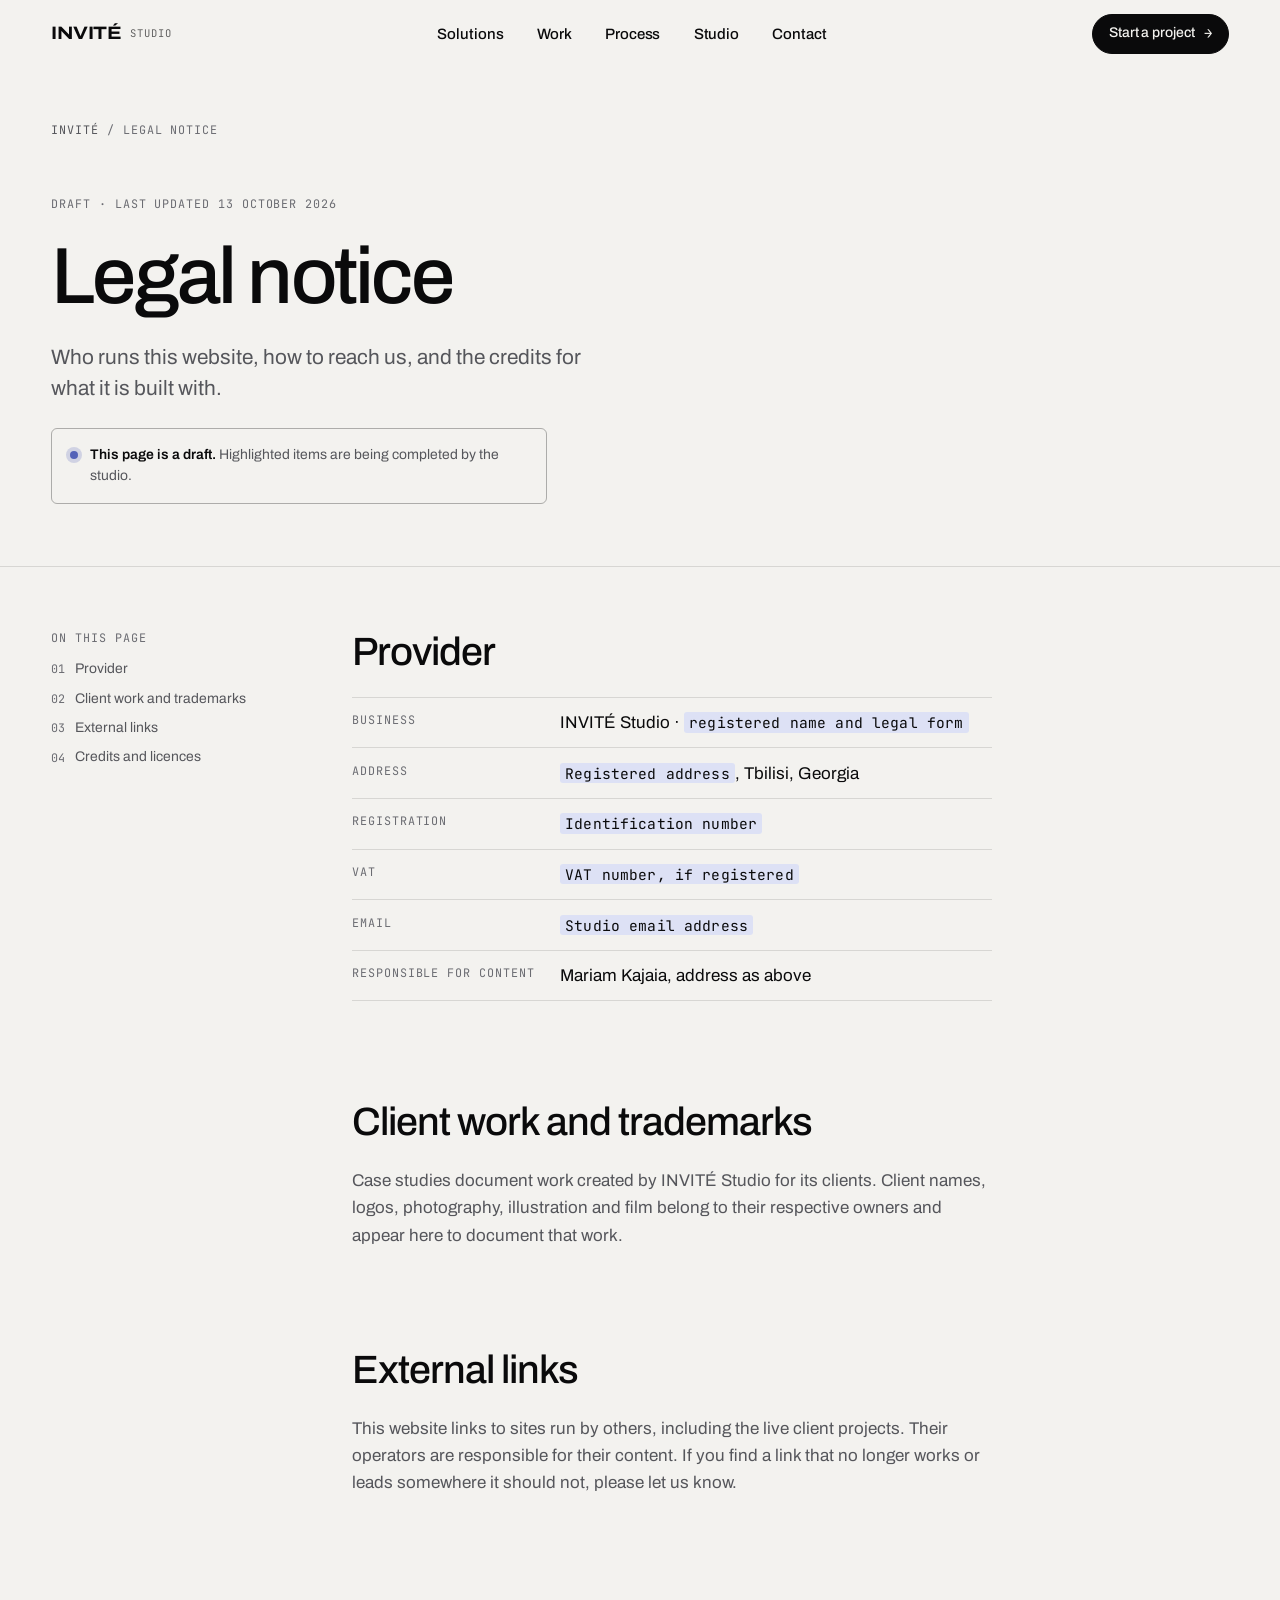
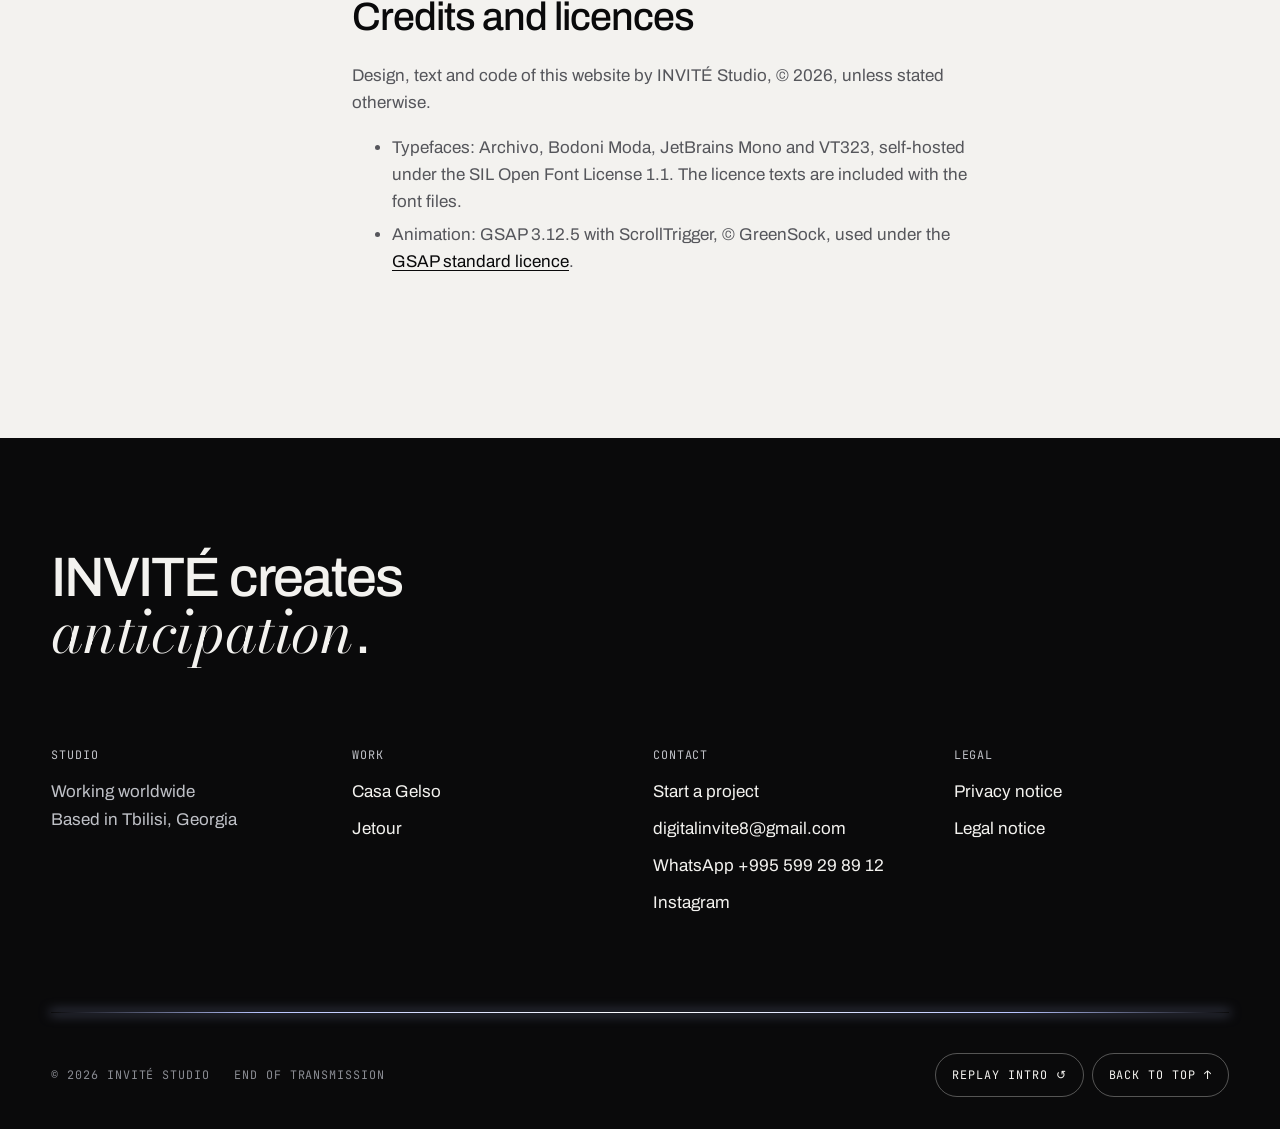
==== legal/index.html @ 02bcca6b "Replace old website with new INVITE version" ====
<!doctype html>
<html lang="en" class="no-js">
<head>
<meta charset="utf-8">
<meta name="viewport" content="width=device-width, initial-scale=1, viewport-fit=cover">
<title>Legal notice · INVITÉ Studio</title>
<meta name="description" content="Legal notice for the INVITÉ Studio website: provider details, client work and trademarks, credits and licences.">
<!-- Draft: remove this line once every highlighted item below is completed. -->
<meta name="robots" content="noindex">
<link rel="canonical" href="https://invitee.ge/legal/">
<meta name="theme-color" content="#F3F2EF">
<link rel="icon" href="../assets/icons/favicon.svg" type="image/svg+xml">
<link rel="icon" href="../assets/icons/favicon-32.png" sizes="32x32" type="image/png">
<link rel="apple-touch-icon" href="../assets/icons/apple-touch-icon.png">
<link rel="manifest" href="../site.webmanifest">
<link rel="preload" href="../assets/fonts/archivo-var.woff2" as="font" type="font/woff2" crossorigin>
<link rel="stylesheet" href="../css/fonts.css">
<link rel="stylesheet" href="../css/tokens.css">
<link rel="stylesheet" href="../css/base.css">
<link rel="stylesheet" href="../css/components.css">
<link rel="stylesheet" href="../css/legal.css">
<script>document.documentElement.className = document.documentElement.className.replace('no-js', 'js');</script>
<script type="module" src="../js/main.js"></script>
<script>
  /* Opened straight from a folder (file://)? Load the offline copy of the scripts and fonts. */
  if (location.protocol === 'file:') (function (d) {
    var l = d.createElement('link'); l.rel = 'stylesheet'; l.href = '../css/fonts-offline.css'; d.head.appendChild(l);
    var s = d.createElement('script'); s.src = '../js/offline.js'; d.head.appendChild(s);
  })(document);
</script>
</head>
<body data-page="legal">
<a class="skip-link" href="#main">Skip to content</a>

<!-- ═══ Header (shared markup: keep in sync with index.html) ═══ -->
<header class="site-header" data-header>
  <div class="site-header__inner container">
    <a class="wordmark" href="../" aria-label="INVITÉ Studio, home">INVITÉ<span class="wordmark__studio" aria-hidden="true">Studio</span></a>
    <nav class="primary-nav" aria-label="Primary">
      <ul>
        <li><a href="../#solutions">Solutions</a></li>
        <li><a href="../#work">Work</a></li>
        <li><a href="../#process">Process</a></li>
        <li><a href="../#studio">Studio</a></li>
        <li><a href="../#contact">Contact</a></li>
      </ul>
    </nav>
    <div class="site-header__actions">
      <a class="btn btn--primary btn--sm btn--start" href="../#contact">Start a project <span class="arr" aria-hidden="true">→</span></a>
      <button class="menu-toggle" type="button" aria-haspopup="dialog" aria-controls="menu" aria-expanded="false" data-menu-open>Menu</button>
    </div>
  </div>
</header>

<dialog class="menu" id="menu" aria-label="Menu">
  <div class="menu__top">
    <span class="wordmark" aria-hidden="true">INVITÉ</span>
    <button class="menu__close" type="button" data-menu-close>Close</button>
  </div>
  <nav class="menu__nav" aria-label="Menu">
    <ol>
      <li><a href="../#solutions" data-menu-link>Solutions</a></li>
      <li><a href="../#work" data-menu-link>Work</a></li>
      <li><a href="../#process" data-menu-link>Process</a></li>
      <li><a href="../#studio" data-menu-link>Studio</a></li>
      <li><a href="../#contact" data-menu-link>Contact</a></li>
    </ol>
  </nav>
  <div class="menu__foot">
    <a class="btn btn--primary" href="../#contact" data-menu-link>Start a project <span class="arr" aria-hidden="true">→</span></a>
    <div class="menu__row">
      <a href="../privacy/" data-menu-link>Privacy notice</a>
      <a href="../?intro=full">Replay intro ↺</a>
    </div>
  </div>
</dialog>

<main id="main" tabindex="-1">
  <header class="legal-hero container" id="top">
    <nav class="crumbs label" aria-label="Breadcrumb">
      <a href="../">INVITÉ</a><span aria-hidden="true">/</span><span aria-current="page">Legal notice</span>
    </nav>
    <p class="label">Draft · last updated 13 October 2026</p>
    <h1 class="display">Legal notice</h1>
    <p class="lead">Who runs this website, how to reach us, and the credits for what it is built with.</p>
    <p class="notice legal-draft"><span><strong>This page is a draft.</strong> Highlighted items are being completed by the studio.</span></p>
  </header>

  <div class="container legal-body">
    <nav class="legal-toc" aria-label="On this page">
      <p class="label">On this page</p>
      <ol>
        <li><a href="#provider">Provider</a></li>
        <li><a href="#client-work">Client work and trademarks</a></li>
        <li><a href="#links">External links</a></li>
        <li><a href="#credits">Credits and licences</a></li>
      </ol>
    </nav>

    <article class="prose">
      <h2 id="provider">Provider</h2>
      <dl class="legal-dl">
        <div><dt>Business</dt><dd>INVITÉ Studio · <mark class="todo">registered name and legal form</mark></dd></div>
        <div><dt>Address</dt><dd><mark class="todo">Registered address</mark>, Tbilisi, Georgia</dd></div>
        <div><dt>Registration</dt><dd><mark class="todo">Identification number</mark></dd></div>
        <div><dt>VAT</dt><dd><mark class="todo">VAT number, if registered</mark></dd></div>
        <div><dt>Email</dt><dd><mark class="todo">Studio email address</mark></dd></div>
        <div><dt>Responsible for content</dt><dd>Mariam Kajaia, address as above</dd></div>
      </dl>

      <h2 id="client-work">Client work and trademarks</h2>
      <p>Case studies document work created by INVITÉ Studio for its clients. Client names, logos, photography, illustration and film belong to their respective owners and appear here to document that work.</p>

      <h2 id="links">External links</h2>
      <p>This website links to sites run by others, including the live client projects. Their operators are responsible for their content. If you find a link that no longer works or leads somewhere it should not, please let us know.</p>

      <h2 id="credits">Credits and licences</h2>
      <p>Design, text and code of this website by INVITÉ Studio, © 2026, unless stated otherwise.</p>
      <ul>
        <li>Typefaces: Archivo, Bodoni Moda, JetBrains Mono and VT323, self-hosted under the SIL Open Font License 1.1. The licence texts are included with the font files.</li>
        <li>Animation: GSAP 3.12.5 with ScrollTrigger, © GreenSock, used under the <a href="https://gsap.com/standard-license" rel="noopener">GSAP standard licence</a>.</li>
      </ul>
    </article>
  </div>
</main>

<!-- ═══ Footer (shared markup: keep in sync with index.html) ═══ -->
<footer class="site-footer theme-dark" aria-labelledby="footer-title">
  <div class="container">
    <h2 class="display footer__statement" id="footer-title">INVITÉ creates <em>anticipation</em>.</h2>
    <div class="footer__cols">
      <div class="footer__col"><p class="label">Studio</p><p>Working worldwide<br>Based in Tbilisi, Georgia</p></div>
      <div class="footer__col"><p class="label">Work</p><a href="../work/casa-gelso/">Casa Gelso</a><a href="../work/jetour/">Jetour</a></div>
      <div class="footer__col" data-footer-contact><p class="label">Contact</p><a href="../#contact">Start a project</a></div>
      <div class="footer__col"><p class="label">Legal</p><a href="../privacy/">Privacy notice</a><a href="../legal/" aria-current="page">Legal notice</a></div>
    </div>
    <div class="footer__end">
      <span class="signal-line" aria-hidden="true" data-footer-line></span>
      <div class="footer__meta label"><span>© 2026 INVITÉ Studio</span><span>End of transmission</span></div>
      <div class="footer__tools">
        <a href="../?intro=full">Replay intro <span aria-hidden="true">↺</span></a>
        <a href="#top">Back to top <span aria-hidden="true">↑</span></a>
      </div>
    </div>
  </div>
</footer>
</body>
</html>
---- css/fonts.css ----
/* Self-hosted, subset (Latin) variable fonts. No requests to third-party font services.
   Licences: assets/fonts/OFL-*.txt (SIL Open Font License 1.1). */

@font-face {
  font-family: "Archivo";
  src: url("../assets/fonts/archivo-var.woff2") format("woff2-variations"),
       url("../assets/fonts/archivo-var.woff2") format("woff2");
  font-weight: 300 800;
  font-stretch: 75% 125%;
  font-style: normal;
  font-display: swap;
}

@font-face {
  font-family: "Bodoni Moda";
  src: url("../assets/fonts/bodoni-moda-italic-var.woff2") format("woff2-variations"),
       url("../assets/fonts/bodoni-moda-italic-var.woff2") format("woff2");
  font-weight: 400 600;
  font-style: italic;
  font-display: swap;
}

@font-face {
  font-family: "JetBrains Mono";
  src: url("../assets/fonts/jetbrains-mono-var.woff2") format("woff2-variations"),
       url("../assets/fonts/jetbrains-mono-var.woff2") format("woff2");
  font-weight: 400 500;
  font-style: normal;
  font-display: swap;
}

/* VT323 is reserved for the CRT. It is drawn into canvases, so it is loaded on demand by
   js/core/fonts.js rather than blocking text rendering. */
@font-face {
  font-family: "VT323";
  src: url("../assets/fonts/vt323.woff2") format("woff2");
  font-weight: 400;
  font-style: normal;
  font-display: block;
}
---- css/tokens.css ----
/* ==========================================================================
   INVITÉ Studio — design tokens
   One committed look: a calm porcelain gallery with dark "signal" rooms.
   The site deliberately does not follow the OS dark mode; dark sections are
   part of the composition, not a theme.
   ========================================================================== */

:root {
  /* — Palette — */
  --porcelain: #F3F2EF;
  --porcelain-2: #E9E8E4;
  --porcelain-3: #DCDAD5;
  --ink: #0A0A0B;
  --ink-2: #141416;
  --ink-3: #1E1E21;
  --silver: #BFC1C7;
  --graphite: #55565B;        /* text on porcelain only (6.5:1). Never text on ink (2.7:1). */
  --mist: #8A8C93;            /* quiet text on ink (5.9:1) */
  --stone: #6B6C72;           /* quiet text on porcelain (4.7:1) */
  --signal: #B8C4FF;          /* the one accent: signal lines, focus on dark, active states */
  --signal-deep: #5462B8;     /* accent as text on porcelain only (4.9:1) */
  --danger: #B3261E;
  --danger-on-dark: #FFB4A8;
  --ok: #2E6B4E;
  --ok-on-dark: #9FE0BC;

  /* — Semantic (light surface by default; .theme-dark swaps them) — */
  --bg: var(--porcelain);
  --bg-raised: var(--porcelain-2);
  --fg: var(--ink);
  --fg-muted: var(--graphite);
  --fg-subtle: var(--stone);
  --rule: rgba(10, 10, 11, .12);
  --rule-strong: rgba(10, 10, 11, .3);
  --accent: var(--signal-deep);
  --focus: var(--signal-deep);
  --danger-fg: var(--danger);
  --ok-fg: var(--ok);

  /* — Type families — */
  --font-sans: "Archivo", ui-sans-serif, system-ui, -apple-system, "Segoe UI", Roboto, "Helvetica Neue", Arial, sans-serif;
  --font-serif: "Bodoni Moda", "Didot", "Bodoni 72", "Times New Roman", serif;
  --font-mono: "JetBrains Mono", ui-monospace, "SFMono-Regular", Menlo, Consolas, monospace;
  --font-crt: "VT323", ui-monospace, monospace;

  /* — Type scale (fluid, 360px → 1440px) — */
  --step--2: clamp(.6875rem, .67rem + .08vw, .75rem);     /* mono labels */
  --step--1: clamp(.8125rem, .79rem + .1vw, .875rem);     /* small */
  --step-0: clamp(1rem, .97rem + .15vw, 1.0625rem);       /* body */
  --step-1: clamp(1.125rem, 1.06rem + .3vw, 1.3125rem);   /* lead */
  --step-2: clamp(1.375rem, 1.23rem + .65vw, 1.8125rem);  /* card titles */
  --step-3: clamp(1.75rem, 1.47rem + 1.25vw, 2.625rem);   /* sub-sections */
  --step-4: clamp(2.125rem, 1.6rem + 2.35vw, 3.875rem);   /* section titles */
  --step-5: clamp(2.625rem, 1.7rem + 4.1vw, 5.5rem);      /* hero, case titles */

  --lh-display: 1.02;
  --lh-heading: 1.1;
  --lh-snug: 1.3;
  --lh-body: 1.6;

  --measure: 64ch;
  --measure-lead: 44ch;
  --measure-narrow: 34ch;

  /* — Space — */
  --space-3xs: .25rem;
  --space-2xs: .5rem;
  --space-xs: .75rem;
  --space-s: 1rem;
  --space-m: 1.5rem;
  --space-l: 2rem;
  --space-xl: 3rem;
  --space-2xl: 4rem;
  --space-3xl: 6rem;
  --space-4xl: 8rem;
  --section-y: clamp(5rem, 3.5rem + 7vw, 10.5rem);
  --gutter: clamp(16px, 4vw, 56px);
  --grid-gap: clamp(16px, 2vw, 32px);
  --container: 1520px;
  --header-h: 68px;

  /* — Motion: three levels — */
  --dur-micro: 160ms;        /* hover, press, toggles */
  --dur-ui: 320ms;           /* menus, tabs, form feedback */
  --dur-narrative: 820ms;    /* section and project reveals */
  --dur-signature: 1400ms;   /* intro, project signal reveal */
  --ease-out: cubic-bezier(.16, 1, .3, 1);
  --ease-in-out: cubic-bezier(.65, 0, .35, 1);
  --ease-in: cubic-bezier(.7, 0, .84, 0);

  /* — Shape — */
  --radius-pill: 999px;
  --radius-s: 6px;
  --hairline: 1px;

  color-scheme: light;
}

/* Dark "signal room" surfaces: Creative Solutions, contact, footer, JETOUR. */
.theme-dark {
  --bg: var(--ink);
  --bg-raised: var(--ink-2);
  --fg: var(--porcelain);
  --fg-muted: var(--silver);
  --fg-subtle: var(--mist);
  --rule: rgba(243, 242, 239, .14);
  --rule-strong: rgba(243, 242, 239, .32);
  --accent: var(--signal);
  --focus: var(--signal);
  --danger-fg: var(--danger-on-dark);
  --ok-fg: var(--ok-on-dark);
  color-scheme: dark;
  background-color: var(--bg);
  color: var(--fg);
}

@media (prefers-reduced-motion: reduce) {
  :root {
    --dur-micro: 1ms;
    --dur-ui: 1ms;
    --dur-narrative: 1ms;
    --dur-signature: 1ms;
  }
}
---- css/base.css ----
/* ==========================================================================
   Base: reset, typography, layout primitives, buttons, utilities
   ========================================================================== */

*, *::before, *::after { box-sizing: border-box; }
html { -webkit-text-size-adjust: 100%; text-size-adjust: 100%; scroll-padding-top: calc(var(--header-h) + 16px); }
@media (prefers-reduced-motion: no-preference) { html { scroll-behavior: smooth; } }
body {
  margin: 0;
  background: var(--bg);
  color: var(--fg);
  font-family: var(--font-sans);
  font-size: var(--step-0);
  line-height: var(--lh-body);
  font-weight: 400;
  font-stretch: 100%;
  font-kerning: normal;
  -webkit-font-smoothing: antialiased;
  -moz-osx-font-smoothing: grayscale;
  overflow-x: clip;
}
img, svg, video, canvas, picture { display: block; max-width: 100%; }
img { height: auto; }
button, input, select, textarea { font: inherit; color: inherit; }
button { cursor: pointer; }
a { color: inherit; text-underline-offset: .18em; text-decoration-thickness: 1px; }
h1, h2, h3, h4, p, ul, ol, dl, dd, figure, blockquote { margin: 0; }
ul[role="list"], ol[role="list"] { list-style: none; padding: 0; }
[hidden] { display: none !important; }
::selection { background: var(--signal); color: var(--ink); }

:focus-visible { outline: 2px solid var(--focus); outline-offset: 3px; border-radius: 2px; }
:focus:not(:focus-visible) { outline: none; }
[tabindex="-1"]:focus { outline: none; }

/* — Accessibility helpers — */
.sr-only {
  position: absolute !important; width: 1px; height: 1px; padding: 0; margin: -1px;
  overflow: hidden; clip: rect(0 0 0 0); white-space: nowrap; border: 0;
}
.skip-link {
  position: fixed; left: var(--gutter); top: 10px; z-index: 1000;
  transform: translateY(-160%);
  background: var(--ink); color: var(--porcelain);
  padding: .75rem 1rem; border-radius: var(--radius-s); text-decoration: none; font-weight: 500;
  transition: transform var(--dur-ui) var(--ease-out);
}
.skip-link:focus { transform: translateY(env(safe-area-inset-top, 0px)); }

/* — Layout — */
.container { width: 100%; max-width: var(--container); margin-inline: auto; padding-inline: var(--gutter); }
.grid { display: grid; grid-template-columns: repeat(12, minmax(0, 1fr)); column-gap: var(--grid-gap); }
.section { padding-block: var(--section-y); position: relative; }
.section + .section { border-top: var(--hairline) solid var(--rule); }
/* Two content sections in a row: the divider runs along the content, not the padding, so it lines up at every window width. */
.section.container + .section.container { border-top: 0; background-image: linear-gradient(var(--rule), var(--rule)); background-repeat: no-repeat; background-position: 50% 0; background-size: calc(100% - 2 * var(--gutter)) var(--hairline); }
.theme-dark + .theme-dark { border-top: var(--hairline) solid var(--rule); }

/* — Typography — */
.display {
  font-family: var(--font-sans);
  font-weight: 500;
  font-stretch: 100%;
  letter-spacing: -.035em;
  line-height: var(--lh-display);
  text-wrap: balance;
}
.display em, .serif-em, h1 em, h2 em, h3 em {
  font-family: var(--font-serif);
  font-style: italic;
  font-weight: 400;
  letter-spacing: -.01em;
  font-size: 1.06em;
  line-height: 0;              /* keeps the larger italic from opening the line box */
  padding-right: .04em;
}
/* Bodoni Moda's optical size follows the font size by default, and at display sizes its hairlines all but
   vanish ("attract" reads as "allract"). A fixed, lower optical size keeps the crossbars and the serifs. */
.display em, .serif-em, h1 em, h2 em, h3 em, .setup--serif { font-variation-settings: "opsz" 20; }
.title-xl { font-size: var(--step-5); }
.title-l { font-size: var(--step-4); }
.title-m { font-size: var(--step-3); line-height: var(--lh-heading); }
.title-s { font-size: var(--step-2); line-height: var(--lh-heading); letter-spacing: -.02em; font-weight: 500; }
.lead { font-size: var(--step-1); line-height: 1.5; color: var(--fg-muted); max-width: var(--measure-lead); text-wrap: pretty; }
.body { max-width: var(--measure); color: var(--fg-muted); text-wrap: pretty; }
.body p + p { margin-top: 1em; }

/* Section identifiers and small metadata: JetBrains Mono only */
.label {
  font-family: var(--font-mono);
  font-size: var(--step--2);
  font-weight: 400;
  letter-spacing: .08em;
  text-transform: uppercase;
  line-height: 1.4;
  color: var(--fg-subtle);
}
.label--accent { color: var(--accent); }
.section-id { display: inline-flex; gap: .6em; align-items: baseline; }
.section-id__num { color: var(--accent); }

.arr { font-family: var(--font-mono); font-weight: 400; display: inline-block; transition: transform var(--dur-ui) var(--ease-out); }

/* — Section header pattern (asymmetric: id on the left rail, title across) — */
.section-head {
  display: grid;
  grid-template-columns: repeat(12, minmax(0, 1fr));
  column-gap: var(--grid-gap);
  row-gap: var(--space-m);
  align-items: end;
  margin-bottom: clamp(2.5rem, 1.5rem + 4vw, 5rem);
}
.section-head .section-id { grid-column: 1 / span 3; align-self: start; padding-top: .55em; }
.section-head .section-head__title { grid-column: 4 / span 8; }
.section-head .section-head__aside { grid-column: 4 / span 6; }
@media (max-width: 53.75em) {
  .section-head .section-id,
  .section-head .section-head__title,
  .section-head .section-head__aside { grid-column: 1 / -1; }
}

/* — Buttons — */
.btn {
  --btn-bg: transparent; --btn-fg: var(--fg); --btn-border: var(--rule-strong);
  display: inline-flex; align-items: center; justify-content: center; gap: .65em;
  min-height: 48px; padding: 0 1.35rem;
  border-radius: var(--radius-pill);
  border: 1px solid var(--btn-border);
  background: var(--btn-bg); color: var(--btn-fg);
  font-family: var(--font-sans); font-size: .95rem; font-weight: 500; letter-spacing: -.005em;
  text-decoration: none; white-space: nowrap;
  transition: background-color var(--dur-micro) ease, color var(--dur-micro) ease, border-color var(--dur-micro) ease, transform var(--dur-micro) ease;
}
.btn:hover .arr { transform: translateX(3px); }
.btn:hover .arr--up { transform: translate(2px, -2px); }
.btn:active { transform: translateY(1px); }
.btn--primary { --btn-bg: var(--ink); --btn-fg: var(--porcelain); --btn-border: var(--ink); }
.btn--primary:hover { --btn-bg: var(--ink-3); }
.theme-dark .btn--primary { --btn-bg: var(--porcelain); --btn-fg: var(--ink); --btn-border: var(--porcelain); }
.theme-dark .btn--primary:hover { --btn-bg: var(--signal); --btn-border: var(--signal); }
.btn--ghost:hover { --btn-border: var(--fg); }
.btn--sm { min-height: 40px; padding: 0 1rem; font-size: .875rem; }
.btn--text {
  min-height: 48px; padding: 0; border: 0; border-radius: 0;
  background: none; position: relative;
}
.btn--text::after {
  content: ""; position: absolute; left: 0; right: 1.4em; bottom: 12px; height: 1px; background: currentColor;
  transform-origin: left; transition: transform var(--dur-ui) var(--ease-out);
}
.btn--text:hover::after { transform: scaleX(.35); }
.btn[disabled], .btn[aria-disabled="true"] { opacity: .55; cursor: not-allowed; }

/* Inline links in running text */
.link { text-decoration: underline; text-decoration-color: color-mix(in srgb, currentColor 40%, transparent); }
.link:hover { text-decoration-color: currentColor; }

/* — Tags & chains — */
.tag-list { display: flex; flex-wrap: wrap; gap: .4rem .9rem; }
.tag-list li::after { content: "·"; content: "·" / ""; margin-left: .9rem; color: var(--fg-subtle); }
.tag-list li:last-child::after { content: none; }

.chain { display: flex; flex-wrap: wrap; align-items: center; gap: .35rem; list-style: none; padding: 0; }
.chain li { display: inline-flex; align-items: center; gap: .35rem; }
.chain li + li::before { content: "→"; content: "→" / ""; font-family: var(--font-mono); color: var(--fg-subtle); }
.chain span { border: 1px solid var(--rule-strong); border-radius: var(--radius-pill); padding: .3rem .7rem; font-size: var(--step--1); white-space: nowrap; }

/* — Prose (legal, case study long text) — */
.prose { max-width: var(--measure); color: var(--fg-muted); }
.prose h2 { font-size: var(--step-3); color: var(--fg); letter-spacing: -.025em; font-weight: 500; line-height: var(--lh-heading); margin: 2.5em 0 .6em; }
.prose h3 { font-size: var(--step-1); color: var(--fg); font-weight: 600; margin: 2em 0 .5em; }
.prose p, .prose ul, .prose ol { margin: 0 0 1em; }
.prose li + li { margin-top: .35em; }
.prose a { color: var(--fg); }
.prose strong { color: var(--fg); font-weight: 600; }

/* — Media frames — */
.frame { position: relative; overflow: hidden; background: var(--bg-raised); }
.frame img { width: 100%; height: 100%; object-fit: cover; }

/* — Utilities — */
.nowrap { white-space: nowrap; }
.mt-l { margin-top: var(--space-l); }
.mt-xl { margin-top: var(--space-xl); }
---- css/components.css ----
/* ==========================================================================
   Shared components: header, menu, sound toggle, signal reveal, forms,
   chips, tabs, dialogs, footer
   ========================================================================== */

/* ── Header ─────────────────────────────────────────────────────────────── */
.site-header {
  position: fixed; inset: 0 0 auto 0; z-index: 50;
  padding-top: env(safe-area-inset-top, 0px);
  color: var(--ink);
  transition: transform var(--dur-ui) var(--ease-out), background-color var(--dur-ui) ease, color var(--dur-ui) ease;
}
.site-header__inner {
  height: var(--header-h);
  display: flex; align-items: center; justify-content: space-between; gap: var(--space-m);
  border-bottom: 1px solid transparent;
  transition: border-color var(--dur-ui) ease;
}
.site-header.is-scrolled { background: color-mix(in srgb, var(--porcelain) 88%, transparent); backdrop-filter: saturate(1.2) blur(14px); -webkit-backdrop-filter: saturate(1.2) blur(14px); }
.site-header.is-scrolled .site-header__inner { border-bottom-color: rgba(10,10,11,.1); }
.site-header[data-tone="dark"] { color: var(--porcelain); }
.site-header[data-tone="dark"].is-scrolled { background: color-mix(in srgb, var(--ink) 82%, transparent); }
.site-header[data-tone="dark"].is-scrolled .site-header__inner { border-bottom-color: rgba(243,242,239,.12); }
.site-header.is-hidden { transform: translateY(-100%); }
.site-header:focus-within { transform: none; }

.wordmark {
  display: inline-flex; align-items: baseline; gap: .5rem;
  min-height: 44px; align-items: center;
  font-weight: 700; font-stretch: 118%; font-size: 1.125rem; letter-spacing: -.01em;
  text-decoration: none;
}
.wordmark__studio { font-family: var(--font-mono); font-weight: 400; font-stretch: 100%; font-size: .66rem; letter-spacing: .1em; text-transform: uppercase; opacity: .62; }

.primary-nav ul { display: flex; gap: clamp(1.25rem, 2.6vw, 2.5rem); list-style: none; margin: 0; padding: 0; }
.primary-nav a {
  position: relative; display: inline-flex; align-items: center; min-height: 44px;
  font-size: .9375rem; font-weight: 500; text-decoration: none; letter-spacing: -.005em;
}
.primary-nav a::after {
  content: ""; position: absolute; left: 0; right: 0; bottom: 10px; height: 1px; background: currentColor;
  transform: scaleX(0); transform-origin: right; transition: transform var(--dur-ui) var(--ease-out);
}
.primary-nav a:hover::after, .primary-nav a[aria-current="true"]::after { transform: scaleX(1); transform-origin: left; }

.site-header__actions { display: flex; align-items: center; gap: .5rem; }
.site-header .btn--primary { --btn-bg: var(--ink); --btn-fg: var(--porcelain); --btn-border: var(--ink); }
.site-header[data-tone="dark"] .btn--primary { --btn-bg: var(--porcelain); --btn-fg: var(--ink); --btn-border: var(--porcelain); }
.site-header[data-tone="dark"] .btn--primary:hover { --btn-bg: var(--signal); --btn-border: var(--signal); }

.menu-toggle {
  display: none; min-height: 44px; padding: 0 1rem; border-radius: var(--radius-pill);
  border: 1px solid currentColor; background: transparent; font-size: .875rem; font-weight: 500;
}
/* In em, so the compact header also arrives sooner when a reader has set a larger default text size
   (900px at the normal 16px; 1800px at 200%), instead of the links and button running off the screen. */
@media (max-width: 56.25em) {
  .primary-nav, .site-header .btn--start { display: none; }
  .menu-toggle { display: inline-flex; align-items: center; }
}

/* ── Sound toggle (every instance is synchronised by AudioController) ─── */
.sound-toggle {
  display: inline-flex; align-items: center; gap: .55rem; min-height: 44px; padding: 0 .6rem;
  background: none; border: 0; color: inherit; opacity: .8;
  font-family: var(--font-mono); font-size: var(--step--2); letter-spacing: .08em; text-transform: uppercase;
}
.sound-toggle:hover, .sound-toggle[aria-pressed="true"] { opacity: 1; }
/* Sound and the menu both need the script; without it they would be buttons that do nothing. */
html:not(.js) .sound-toggle, html:not(.js) .menu-toggle { display: none; }
.eq { display: inline-flex; align-items: flex-end; gap: 2px; height: 12px; }
.eq i { width: 2px; height: 3px; background: currentColor; transition: height var(--dur-ui) ease; }
.sound-toggle[aria-pressed="true"] .eq i { animation: eq 1.1s ease-in-out infinite; }
.sound-toggle[aria-pressed="true"] .eq i:nth-child(2) { animation-delay: -.35s; }
.sound-toggle[aria-pressed="true"] .eq i:nth-child(3) { animation-delay: -.7s; }
@keyframes eq { 0%, 100% { height: 3px; } 50% { height: 12px; } }
@media (max-width: 32.5em) { .site-header .sound-toggle__label { display: none; } }

/* ── Mobile menu (native <dialog>) ───────────────────────────────────── */
.menu {
  width: 100%; max-width: none; height: 100%; max-height: none; margin: 0; padding: 0;
  border: 0; background: var(--ink); color: var(--porcelain);
}
.menu::backdrop { background: rgba(10,10,11,.6); }
.menu[open] { display: flex; flex-direction: column; }
.menu__top { display: flex; justify-content: space-between; align-items: center; height: var(--header-h); padding-inline: var(--gutter); margin-top: env(safe-area-inset-top, 0px); }
.menu__close { min-height: 44px; padding: 0 1rem; border-radius: var(--radius-pill); border: 1px solid rgba(243,242,239,.3); background: none; color: inherit; }
.menu__nav { flex: 1; display: flex; flex-direction: column; justify-content: center; padding-inline: var(--gutter); }
.menu__nav ol { list-style: none; margin: 0; padding: 0; counter-reset: m; }
.menu__nav li { counter-increment: m; border-top: 1px solid rgba(243,242,239,.12); }
.menu__nav li:last-child { border-bottom: 1px solid rgba(243,242,239,.12); }
.menu__nav a {
  display: flex; align-items: baseline; justify-content: space-between; gap: 1rem; min-height: 64px; padding-block: .6rem;
  font-size: clamp(2rem, 9vw, 3rem); font-weight: 500; letter-spacing: -.035em; text-decoration: none;
}
.menu__nav a::after { content: "0" counter(m); content: "0" counter(m) / ""; font-family: var(--font-mono); font-size: .75rem; letter-spacing: .08em; color: var(--mist); }
.menu__foot { display: grid; gap: .75rem; padding: var(--space-l) var(--gutter) calc(var(--space-l) + env(safe-area-inset-bottom, 0px)); }
.menu__foot .btn { width: 100%; }
.menu__row { display: flex; justify-content: space-between; align-items: center; color: var(--mist); }
.menu__row button, .menu__row a { display: inline-flex; align-items: center; background: none; border: 0; color: var(--silver); min-height: 44px; font-family: var(--font-mono); font-size: var(--step--2); letter-spacing: .08em; text-transform: uppercase; text-decoration: none; }

/* ── Signal reveal (signature motion): content locks in through scanline slices ── */
@property --sr { syntax: "<length>"; inherits: false; initial-value: 6px; }
.sr-ready .sr:not(.is-done) {
  --sr: 0px;
  -webkit-mask-image: repeating-linear-gradient(to bottom, #000 0 var(--sr), transparent var(--sr) 6px);
          mask-image: repeating-linear-gradient(to bottom, #000 0 var(--sr), transparent var(--sr) 6px);
}
.sr-ready .sr.is-in:not(.is-done) { animation: signal-in var(--dur-signature) steps(12, end) both; }
@keyframes signal-in {
  0%   { --sr: 0px;   transform: translateX(-16px); filter: brightness(1.6) contrast(1.2); }
  18%  { --sr: 1px;   transform: translateX(12px); }
  36%  { --sr: 2.4px; transform: translateX(-7px); }
  54%  { --sr: 3.8px; transform: translateX(4px); }
  72%  { --sr: 5px;   transform: translateX(-1.5px); filter: none; }
  100% { --sr: 6px;   transform: none; }
}
@media (prefers-reduced-motion: reduce) {
  .sr-ready .sr:not(.is-done) { -webkit-mask-image: none; mask-image: none; }
  .sr-ready .sr.is-in { animation: none; }
}

/* A thin line of light: the brand's transition device, used sparingly */
.signal-line { display: block; height: 1px; background: linear-gradient(90deg, transparent, var(--signal) 18%, #fff 50%, var(--signal) 82%, transparent); box-shadow: 0 0 12px 1px rgba(184,196,255,.55); }

/* ── Forms ───────────────────────────────────────────────────────────── */
.field { display: grid; gap: .5rem; min-width: 0; }
.field__label { font-size: var(--step--1); font-weight: 500; color: var(--fg); display: flex; justify-content: space-between; gap: 1rem; }
.field__opt { font-weight: 400; color: var(--fg-subtle); font-family: var(--font-mono); font-size: var(--step--2); letter-spacing: .06em; text-transform: uppercase; }
.input {
  width: 100%; min-height: 52px; padding: .7rem 0;
  background: transparent; border: 0; border-bottom: 1px solid var(--rule-strong); border-radius: 0;
  font-size: var(--step-1); color: var(--fg);
  transition: border-color var(--dur-micro) ease, box-shadow var(--dur-micro) ease;
}
.input::placeholder { color: var(--fg-subtle); opacity: 1; }
.input:hover { border-bottom-color: var(--fg-muted); }
.input:focus { outline: none; border-bottom-color: var(--accent); box-shadow: 0 1px 0 0 var(--accent); }
.input[aria-invalid="true"] { border-bottom-color: var(--danger-fg); box-shadow: 0 1px 0 0 var(--danger-fg); }
textarea.input { min-height: 120px; resize: vertical; line-height: 1.5; }
.field__error { font-size: var(--step--1); color: var(--danger-fg); display: flex; gap: .4rem; align-items: baseline; }
.field__error:empty { display: none; }
.field__error::before { content: "!"; content: "!" / ""; font-family: var(--font-mono); font-weight: 500; }
.field__hint { font-size: var(--step--1); color: var(--fg-subtle); }

.chips { display: flex; flex-wrap: wrap; gap: .5rem; border: 0; margin: 0; padding: 0; min-width: 0; }
.chips legend { padding: 0; margin-bottom: .75rem; }
.chip { position: relative; display: inline-flex; }
.chip input { position: absolute; inset: 0; width: 100%; height: 100%; margin: 0; opacity: 0; cursor: pointer; }
.chip span {
  display: inline-flex; align-items: center; gap: .55rem; min-height: 44px; padding: 0 1.05rem;
  border: 1px solid var(--rule-strong); border-radius: var(--radius-pill);
  font-size: .9375rem; transition: background-color var(--dur-micro) ease, color var(--dur-micro) ease, border-color var(--dur-micro) ease;
}
.chip span::before { content: ""; width: 7px; height: 7px; border-radius: 50%; border: 1px solid currentColor; opacity: .55; transition: background-color var(--dur-micro) ease; }
.chip:hover span { border-color: var(--fg-muted); }
.chip input:checked + span { background: var(--fg); color: var(--bg); border-color: var(--fg); }
.chip input:checked + span::before { background: var(--accent); border-color: var(--accent); opacity: 1; }
.chip input:focus-visible + span { outline: 2px solid var(--focus); outline-offset: 3px; }

.notice {
  display: grid; grid-template-columns: auto 1fr; gap: .75rem; align-items: start;
  padding: 1rem 1.1rem; border: 1px solid var(--rule-strong); border-radius: var(--radius-s);
  font-size: var(--step--1); line-height: 1.5; color: var(--fg-muted);
}
.notice::before { content: ""; width: 8px; height: 8px; margin-top: .45em; border-radius: 50%; background: var(--accent); box-shadow: 0 0 0 4px color-mix(in srgb, var(--accent) 22%, transparent); }
.notice strong { color: var(--fg); font-weight: 600; }
.notice__body { display: grid; gap: .75rem; justify-items: start; min-width: 0; }
.notice--error { border-color: var(--danger-fg); }
.notice--error::before { background: var(--danger-fg); box-shadow: 0 0 0 4px color-mix(in srgb, var(--danger-fg) 22%, transparent); }

/* ── Tabs ────────────────────────────────────────────────────────────── */
.tabs { justify-self: start; display: inline-flex; gap: .25rem; padding: .25rem; border: 1px solid var(--rule-strong); border-radius: var(--radius-pill); }
.tab {
  min-height: 44px; padding: 0 1.15rem; border-radius: var(--radius-pill); border: 0; background: transparent; color: var(--fg-muted);
  font-weight: 500; font-size: .9375rem; transition: background-color var(--dur-micro) ease, color var(--dur-micro) ease;
}
.tab:hover { color: var(--fg); }
.tab[aria-selected="true"] { background: var(--fg); color: var(--bg); }

/* ── Footer ──────────────────────────────────────────────────────────── */
.site-footer { padding-block: clamp(4rem, 3rem + 5vw, 8rem) calc(var(--space-l) + env(safe-area-inset-bottom, 0px)); }
.footer__statement { font-size: var(--step-4); max-width: 16ch; margin-bottom: clamp(3rem, 2rem + 4vw, 6rem); }
.footer__cols { display: grid; grid-template-columns: repeat(12, minmax(0, 1fr)); column-gap: var(--grid-gap); row-gap: var(--space-xl); padding-bottom: var(--space-2xl); }
.footer__col { grid-column: span 3; display: grid; gap: .6rem; align-content: start; }
.footer__col .label { margin-bottom: .35rem; }
.footer__col a { text-decoration: none; width: fit-content; background: linear-gradient(currentColor, currentColor) 0 100% / 0 1px no-repeat; transition: background-size var(--dur-ui) var(--ease-out); }
.footer__col a:hover { background-size: 100% 1px; }
.footer__col a { overflow-wrap: anywhere; }
.nowrap { white-space: nowrap; }
.footer__col p { color: var(--fg-muted); }
@media (max-width: 53.75em) { .footer__col { grid-column: span 6; } }
@media (max-width: 35em) { .footer__col[data-footer-contact] { grid-column: 1 / -1; } }   /* room for the email address on one line */
.footer__end { display: grid; grid-template-columns: 1fr auto; gap: var(--space-m); align-items: center; padding-top: var(--space-l); }
.footer__end .signal-line { grid-column: 1 / -1; margin-bottom: var(--space-s); transform-origin: center; }
.footer__end .signal-line.will-draw { transform: scaleX(0); transition: transform 1.4s var(--ease-out); }
.footer__end .signal-line.will-draw.is-drawn { transform: none; }
.footer__meta { display: flex; flex-wrap: wrap; gap: .5rem 1.5rem; align-items: center; }
.footer__tools { display: flex; gap: .5rem; flex-wrap: wrap; justify-content: flex-end; }
.footer__tools button, .footer__tools a {
  display: inline-flex; align-items: center; gap: .5rem; min-height: 44px; padding: 0 1rem;
  border: 1px solid var(--rule-strong); border-radius: var(--radius-pill); background: none; color: var(--fg);
  font-family: var(--font-mono); font-size: var(--step--2); letter-spacing: .08em; text-transform: uppercase; text-decoration: none;
}
.footer__tools button:hover, .footer__tools a:hover { border-color: var(--signal); }
@media (max-width: 40em) { .footer__end { grid-template-columns: 1fr; } .footer__tools { justify-content: flex-start; } }

/* ── Breadcrumbs (case and legal pages) ── */
.crumbs { display: flex; flex-wrap: wrap; gap: .5rem; align-items: center; margin-bottom: clamp(2rem, 1.5rem + 3vw, 4rem); }
.crumbs a { text-decoration: none; color: var(--fg-muted); }
.crumbs a:hover { color: var(--fg); }
/* The links are small type, so each gets a taller hit area (padding cancelled by an equal negative margin: nothing moves). */
.crumbs a { padding-block: .5rem; margin-block: -.5rem; }
@media (pointer: coarse) { .crumbs a { padding-block: .9rem; margin-block: -.9rem; } }
.crumbs span[aria-hidden] { color: var(--fg-subtle); }
---- css/legal.css ----
/* ==========================================================================
   Legal pages (privacy notice, legal notice): quiet, readable, porcelain.
   ========================================================================== */

.legal-hero { padding-top: calc(var(--header-h) + clamp(2rem, 6vh, 5rem)); padding-bottom: clamp(2rem, 1.5rem + 3vw, 4rem); display: grid; gap: var(--space-m); }
.legal-hero .crumbs { margin-bottom: clamp(1rem, .5rem + 2vw, 2.5rem); }
.legal-hero h1 { font-size: var(--step-5); max-width: 14ch; }
.legal-hero .lead { max-width: 48ch; }
.legal-draft { max-width: 62ch; }

.legal-body { display: grid; grid-template-columns: repeat(12, minmax(0, 1fr)); column-gap: var(--grid-gap); padding-bottom: var(--section-y); border-top: 1px solid var(--rule); padding-top: clamp(2rem, 1.5rem + 3vw, 4rem); }
.legal-toc { grid-column: 1 / span 3; align-self: start; position: sticky; top: calc(var(--header-h) + 1.5rem); }
.legal-toc ol { list-style: none; padding: 0; margin: .75rem 0 0; display: grid; gap: .45rem; counter-reset: toc; }
.legal-toc li { counter-increment: toc; display: flex; gap: .6rem; font-size: var(--step--1); }
.legal-toc li::before { content: counter(toc, decimal-leading-zero); font-family: var(--font-mono); font-size: var(--step--2); color: var(--fg-subtle); padding-top: .2em; }
.legal-toc a { text-decoration: none; color: var(--fg-muted); padding-block: .2rem; margin-block: -.2rem; }
.legal-toc a:hover { color: var(--fg); }
@media (pointer: coarse) {
  /* On a touch screen each entry becomes a full row to tap, with its number kept level with the text. */
  .legal-toc ol { gap: 0; }
  .legal-toc li { align-items: baseline; }
  .legal-toc li::before { padding-top: 0; }
  .legal-toc a { padding-block: .6rem; margin-block: 0; }
}
.legal-body .prose { grid-column: 4 / span 7; }
.legal-body .prose > h2:first-child { margin-top: 0; }
.prose h2 { scroll-margin-top: calc(var(--header-h) + 1rem); }
@media (max-width: 60em) {
  .legal-toc { position: static; grid-column: 1 / -1; margin-bottom: var(--space-xl); }
  .legal-body .prose { grid-column: 1 / -1; }
}

/* Items still to be completed by the studio before the page takes effect. */
mark.todo { background: color-mix(in srgb, var(--signal) 38%, transparent); color: var(--ink); padding: .05em .35em; border-radius: 3px; font-family: var(--font-mono); font-size: .86em; letter-spacing: .01em; box-decoration-break: clone; -webkit-box-decoration-break: clone; }

.store-table { width: 100%; border-collapse: collapse; margin: 1rem 0 1.5rem; font-size: var(--step--1); }
.store-table th, .store-table td { text-align: left; vertical-align: top; padding: .75rem .75rem .75rem 0; border-bottom: 1px solid var(--rule); }
.store-table th { font-family: var(--font-mono); font-size: var(--step--2); font-weight: 400; letter-spacing: .08em; text-transform: uppercase; color: var(--fg-subtle); }
.store-table code { font-family: var(--font-mono); font-size: .92em; color: var(--fg); white-space: nowrap; }
@media (max-width: 40em) {
  .store-table thead { display: none; }
  .store-table tr { display: grid; gap: .25rem; padding: .75rem 0; border-bottom: 1px solid var(--rule); }
  .store-table td { border: 0; padding: 0; }
}
.legal-dl { display: grid; margin: 1rem 0 1.5rem; border-top: 1px solid var(--rule); }
.legal-dl div { display: grid; grid-template-columns: 12rem minmax(0, 1fr); gap: 1rem; padding: .7rem 0; border-bottom: 1px solid var(--rule); }
.legal-dl dt { font-family: var(--font-mono); font-size: var(--step--2); letter-spacing: .08em; text-transform: uppercase; color: var(--fg-subtle); padding-top: .2em; }
.legal-dl dd { margin: 0; color: var(--fg); }
@media (max-width: 40em) { .legal-dl div { grid-template-columns: 1fr; gap: .2rem; } }
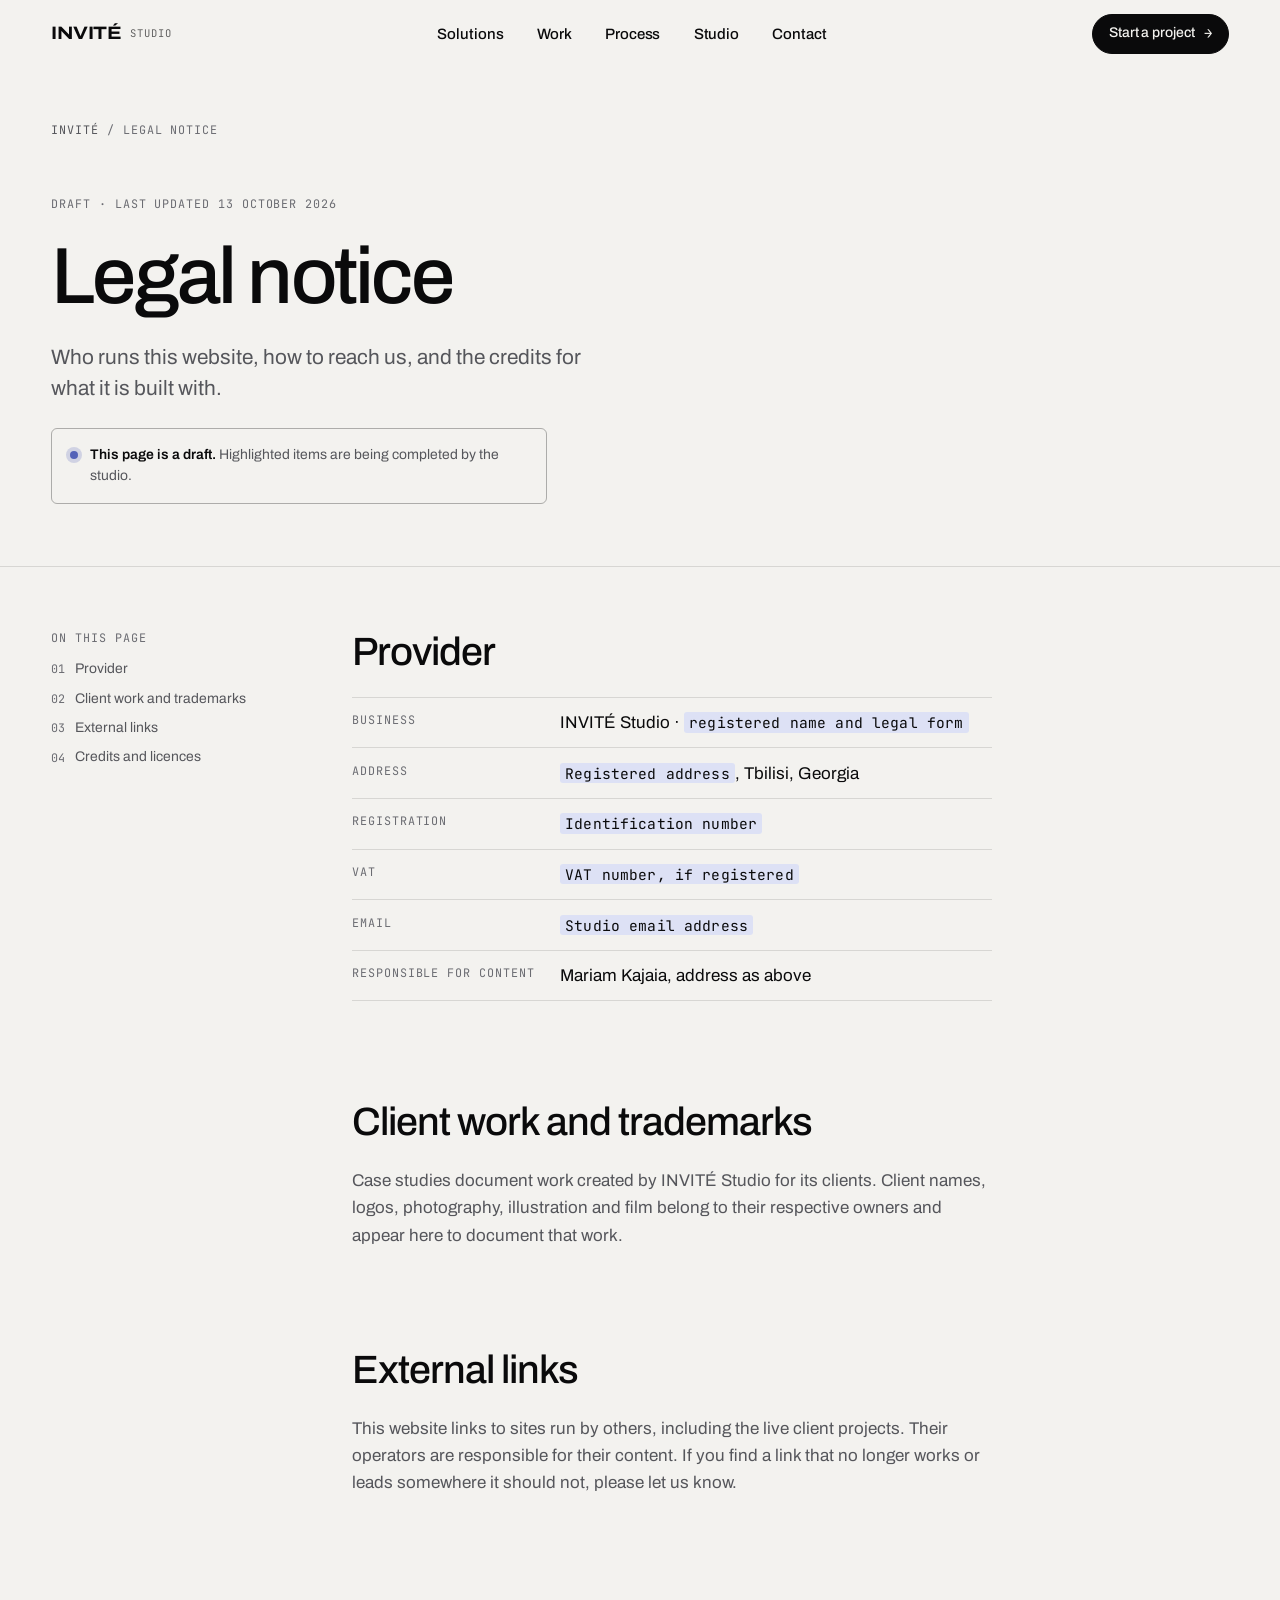
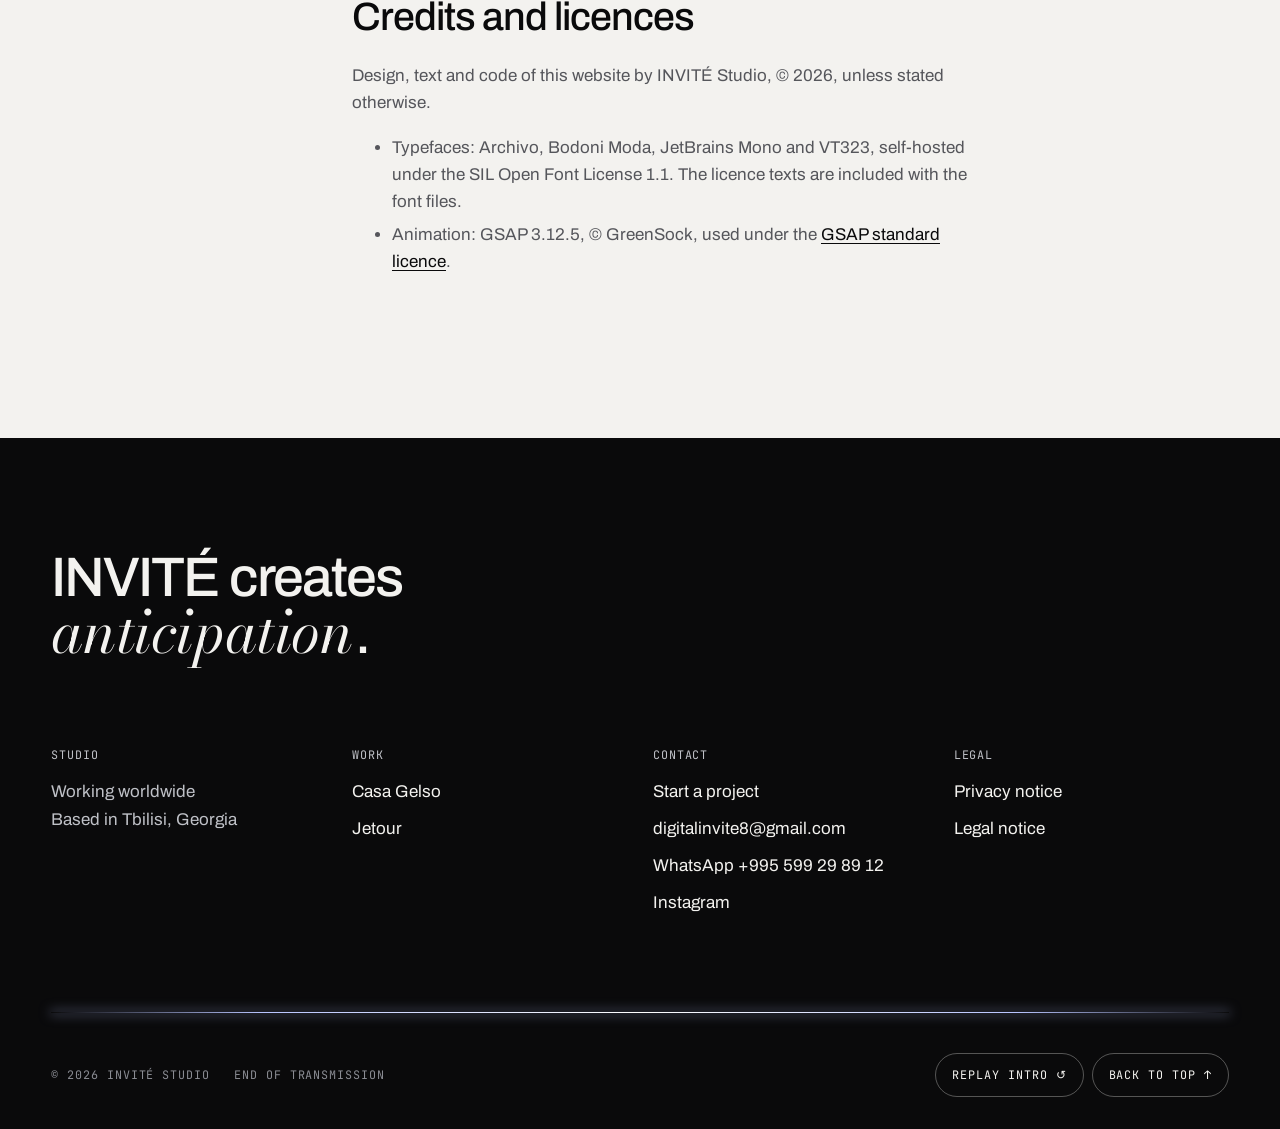
==== commit 2a64b481: "Update INVITE website" ====
--- a/legal/index.html
+++ b/legal/index.html
@@ -118,7 +118,7 @@
       <p>Design, text and code of this website by INVITÉ Studio, © 2026, unless stated otherwise.</p>
       <ul>
         <li>Typefaces: Archivo, Bodoni Moda, JetBrains Mono and VT323, self-hosted under the SIL Open Font License 1.1. The licence texts are included with the font files.</li>
-        <li>Animation: GSAP 3.12.5 with ScrollTrigger, © GreenSock, used under the <a href="https://gsap.com/standard-license" rel="noopener">GSAP standard licence</a>.</li>
+        <li>Animation: GSAP 3.12.5, © GreenSock, used under the <a href="https://gsap.com/standard-license" rel="noopener">GSAP standard licence</a>.</li>
       </ul>
     </article>
   </div>
--- a/css/tokens.css
+++ b/css/tokens.css
@@ -96,6 +96,15 @@
   color-scheme: light;
 }
 
+/* Phones: the two smallest steps stop shrinking, so labels and captions stay readable (12 px and 14 px).
+   From 40 em up the scale above is unchanged. */
+@media (max-width: 40em) {
+  :root {
+    --step--2: .75rem;
+    --step--1: .875rem;
+  }
+}
+
 /* Dark "signal room" surfaces: Creative Solutions, contact, footer, JETOUR. */
 .theme-dark {
   --bg: var(--ink);
--- a/css/base.css
+++ b/css/base.css
@@ -23,8 +23,11 @@
 img { height: auto; }
 button, input, select, textarea { font: inherit; color: inherit; }
 button { cursor: pointer; }
+/* A quick second tap on a control (a toggle pressed twice, a tab, a chip) must not zoom the page. Scrolling and pinch zoom are unaffected. */
+a, button, input, select, textarea, label, summary, [role="tab"], [role="button"] { touch-action: manipulation; }
 a { color: inherit; text-underline-offset: .18em; text-decoration-thickness: 1px; }
 h1, h2, h3, h4, p, ul, ol, dl, dd, figure, blockquote { margin: 0; }
+
 ul[role="list"], ol[role="list"] { list-style: none; padding: 0; }
 [hidden] { display: none !important; }
 ::selection { background: var(--signal); color: var(--ink); }
@@ -131,6 +134,10 @@
   text-decoration: none; white-space: nowrap;
   transition: background-color var(--dur-micro) ease, color var(--dur-micro) ease, border-color var(--dur-micro) ease, transform var(--dur-micro) ease;
 }
+.btn { max-width: 100%; }
+/* Larger text on a small screen (the same test as the header: narrower than 18 times the text size): a long label may
+   wrap inside its button instead of running off the screen. At normal sizes every label fits on one line, as before. */
+@media (max-width: 18em) { .btn { white-space: normal; text-align: left; padding-block: .55rem; } h1, h2, h3, h4 { overflow-wrap: anywhere; } }   /* and a heading word wider than the screen wraps instead of running off it */
 .btn:hover .arr { transform: translateX(3px); }
 .btn:hover .arr--up { transform: translate(2px, -2px); }
 .btn:active { transform: translateY(1px); }
--- a/css/components.css
+++ b/css/components.css
@@ -75,6 +75,15 @@
 .sound-toggle[aria-pressed="true"] .eq i:nth-child(3) { animation-delay: -.7s; }
 @keyframes eq { 0%, 100% { height: 3px; } 50% { height: 12px; } }
 @media (max-width: 32.5em) { .site-header .sound-toggle__label { display: none; } }
+/* Larger text on a small screen: the header gives up what it can spare, so the Menu button always stays on screen.
+   In em, so it follows the reader's text size and not only the pixel width: once the screen is narrower than 18 times
+   the text size (288 px at the normal size, 576 px at 200%) the lockup drops "Studio" and the sound control (the menu
+   has one too); under 12 times (a 320 px phone at 200%) the Menu button trims its side padding. */
+@media (max-width: 18em) {
+  .site-header .wordmark__studio, .site-header .sound-toggle { display: none; }
+  .site-header__inner { gap: var(--space-2xs); }
+}
+@media (max-width: 12em) { .menu-toggle { padding-inline: .75rem; } }
 
 /* ── Mobile menu (native <dialog>) ───────────────────────────────────── */
 .menu {
@@ -177,6 +186,7 @@
 }
 .tab:hover { color: var(--fg); }
 .tab[aria-selected="true"] { background: var(--fg); color: var(--bg); }
+@media (max-width: 18em) { .tabs { display: flex; flex-wrap: wrap; border-radius: 1.5rem; } .tab { flex: 1 1 auto; } }   /* large text on a small screen: the two choices share the width and wrap */
 
 /* ── Footer ──────────────────────────────────────────────────────────── */
 .site-footer { padding-block: clamp(4rem, 3rem + 5vw, 8rem) calc(var(--space-l) + env(safe-area-inset-bottom, 0px)); }
